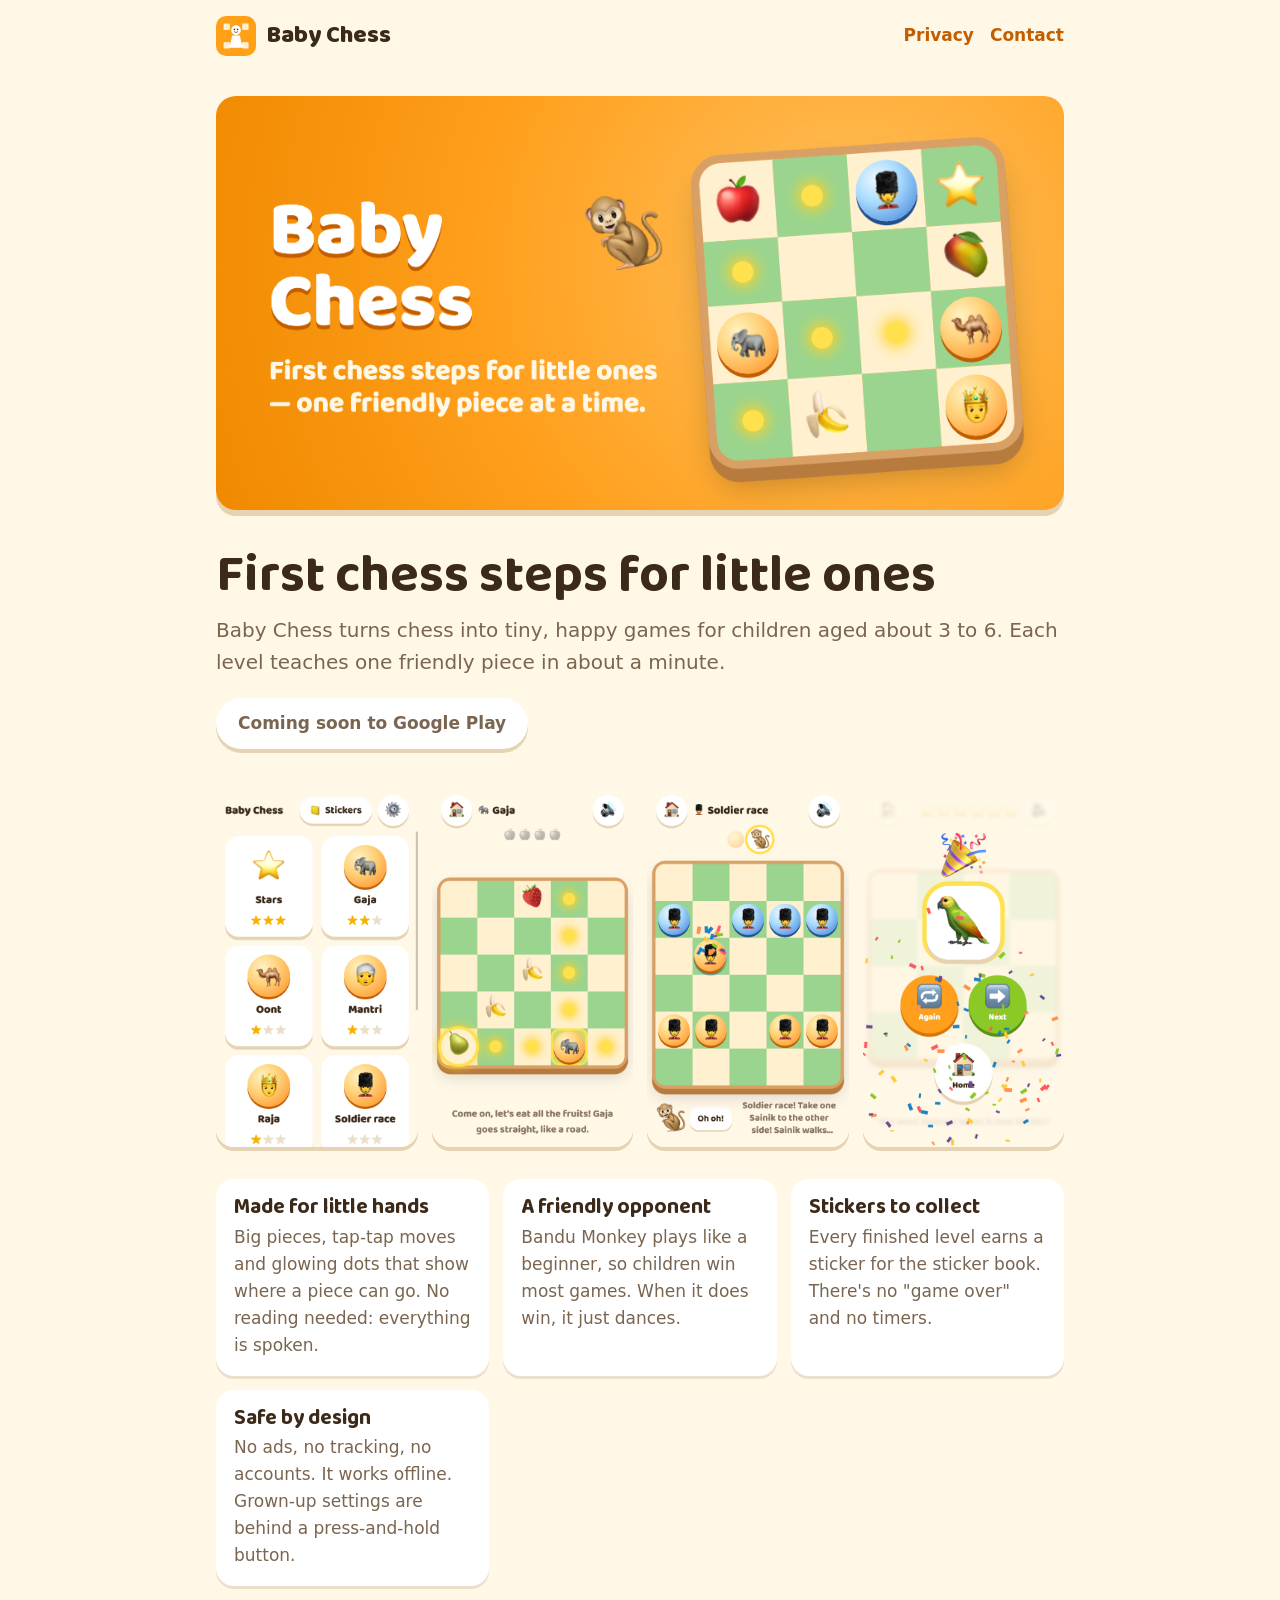
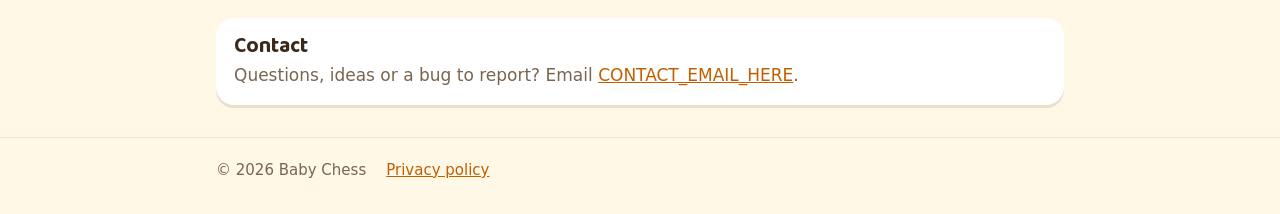
==== index.html @ d335251c "Baby Chess website: home page and privacy policy Co-Authored-By: Claude Opus 5.5 <noreply@anthropic." ====
<!doctype html>
<html lang="en">
<head>
  <meta charset="utf-8">
  <meta name="viewport" content="width=device-width, initial-scale=1">
  <title>Baby Chess</title>
  <meta name="description" content="Tiny chess games for ages 3–6: friendly pieces, glowing moves, stickers. No ads, no tracking.">
  <link rel="icon" href="img/icon.png">
  <link rel="stylesheet" href="style.css">
</head>
<body>
  <header class="top">
    <div class="wrap">
      <a class="brand" href="./"><img src="img/icon.png" alt="">Baby Chess</a>
      <nav><a href="privacy.html">Privacy</a><a href="#contact">Contact</a></nav>
    </div>
  </header>

  <main class="wrap">
    <section class="hero">
      <img class="feature" src="img/feature.png" width="1024" height="500"
           alt="Baby Chess: a friendly chess board with an elephant, a camel, a king and a cheeky monkey">
      <h1>First chess steps for little ones</h1>
      <p class="lead">Baby Chess turns chess into tiny, happy games for children aged about 3 to 6. Each level teaches one friendly piece in about a minute.</p>
      <span class="badge soon">Coming soon to Google Play</span>
    </section>

    <section class="shots" aria-label="Screenshots">
      <img src="img/2-home.png" width="540" height="960" alt="Level map with stars earned">
      <img src="img/3-gaja-level.png" width="540" height="960" alt="Gaja the elephant moving in straight lines to eat fruit">
      <img src="img/5-monkey-race.png" width="540" height="960" alt="Soldier race against Bandu Monkey">
      <img src="img/6-sticker-win.png" width="540" height="960" alt="Winning a new sticker with confetti">
    </section>

    <section class="cards">
      <div class="card"><h3>Made for little hands</h3><p>Big pieces, tap-tap moves and glowing dots that show where a piece can go. No reading needed: everything is spoken.</p></div>
      <div class="card"><h3>A friendly opponent</h3><p>Bandu Monkey plays like a beginner, so children win most games. When it does win, it just dances.</p></div>
      <div class="card"><h3>Stickers to collect</h3><p>Every finished level earns a sticker for the sticker book. There's no "game over" and no timers.</p></div>
      <div class="card"><h3>Safe by design</h3><p>No ads, no tracking, no accounts. It works offline. Grown-up settings are behind a press-and-hold button.</p></div>
    </section>

    <section id="contact" class="card" style="margin-bottom:32px">
      <h3>Contact</h3>
      <p>Questions, ideas or a bug to report? Email <a href="mailto:CONTACT_EMAIL_HERE">CONTACT_EMAIL_HERE</a>.</p>
    </section>
  </main>

  <footer>
    <div class="wrap">
      <span>© 2026 Baby Chess</span>
      <a href="privacy.html">Privacy policy</a>
    </div>
  </footer>
</body>
</html>
---- style.css ----
@font-face {
  font-family: 'Baloo 2'; font-weight: 400 800; font-display: swap;
  src: url(fonts/baloo2-latin.woff2) format('woff2');
}
:root {
  --bg: #fff8e7; --ink: #3b2a1a; --muted: #7a6550; --card: #ffffff;
  --accent: #ff9f1c; --accent-dark: #c25e00; --line: #f1e4cc;
}
* { box-sizing: border-box; }
html { -webkit-text-size-adjust: 100%; }
body {
  margin: 0; background: var(--bg); color: var(--ink);
  font: 17px/1.6 system-ui, -apple-system, 'Segoe UI', Roboto, sans-serif;
}
h1, h2, h3, .brand { font-family: 'Baloo 2', system-ui, sans-serif; line-height: 1.15; }
a { color: var(--accent-dark); }
.wrap { max-width: 880px; margin: 0 auto; padding: 0 16px; }

header.top { padding: 16px 0; }
header.top .wrap { display: flex; align-items: center; gap: 12px; }
.brand { display: flex; align-items: center; gap: 10px; font-size: 24px; font-weight: 800; text-decoration: none; color: var(--ink); }
.brand img { width: 40px; height: 40px; border-radius: 10px; }
nav { margin-left: auto; display: flex; gap: 16px; font-weight: 600; }
nav a { text-decoration: none; }

.hero { padding: 24px 0 8px; }
.hero img.feature { width: 100%; height: auto; border-radius: 20px; box-shadow: 0 6px 0 #e6d3b3; }
.hero h1 { font-size: clamp(34px, 7vw, 52px); margin: 28px 0 8px; }
.hero p.lead { font-size: 20px; color: var(--muted); margin: 0 0 20px; }
.badge {
  display: inline-block; padding: 12px 22px; border-radius: 999px; font-weight: 700;
  background: var(--accent); color: #fff; text-decoration: none; box-shadow: 0 4px 0 var(--accent-dark);
}
.badge.soon { background: #fff; color: var(--muted); box-shadow: 0 4px 0 #e6d3b3; }

.shots { display: grid; grid-template-columns: repeat(auto-fit, minmax(150px, 1fr)); gap: 14px; margin: 32px 0; }
.shots img { width: 100%; height: auto; border-radius: 18px; box-shadow: 0 4px 0 #e6d3b3; }

.cards { display: grid; grid-template-columns: repeat(auto-fit, minmax(240px, 1fr)); gap: 14px; margin: 8px 0 32px; }
.card { background: var(--card); border-radius: 18px; padding: 16px 18px; box-shadow: 0 3px 0 #eadfcb; }
.card h3 { margin: 0 0 4px; font-size: 21px; }
.card p { margin: 0; color: var(--muted); }

.doc { background: var(--card); border-radius: 20px; padding: 8px 24px 24px; margin: 16px 0 32px; box-shadow: 0 3px 0 #eadfcb; }
.doc h1 { font-size: 36px; margin: 20px 0 4px; }
.doc h2 { font-size: 24px; margin: 28px 0 6px; }
.doc .meta { color: var(--muted); margin: 0 0 16px; }
.doc .summary { background: #fff3d6; border-radius: 14px; padding: 12px 16px; }
.doc li { margin: 4px 0; }

footer { border-top: 1px solid var(--line); padding: 20px 0 32px; color: var(--muted); font-size: 15px; }
footer .wrap { display: flex; flex-wrap: wrap; gap: 8px 20px; }

@media (max-width: 520px) {
  nav { gap: 12px; font-size: 15px; }
  .brand { font-size: 20px; }
  .doc { padding: 4px 16px 16px; }
}
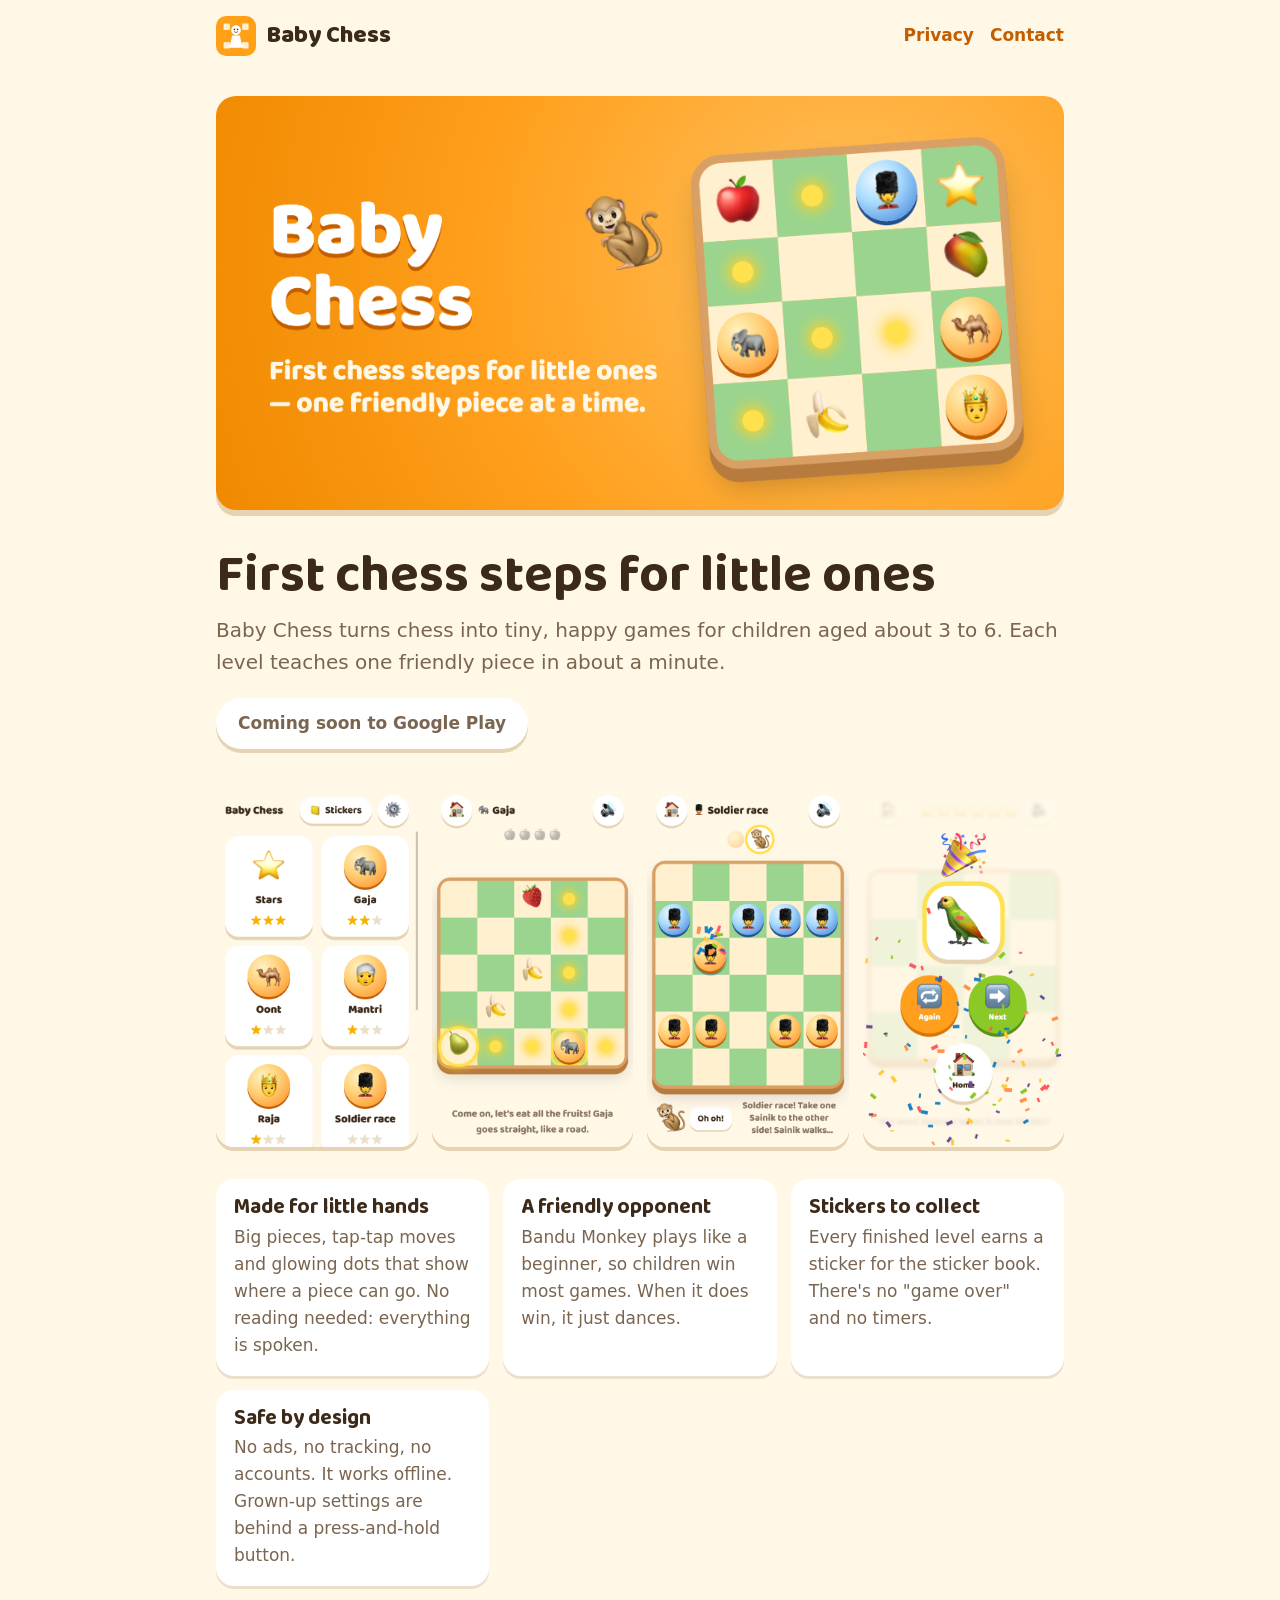
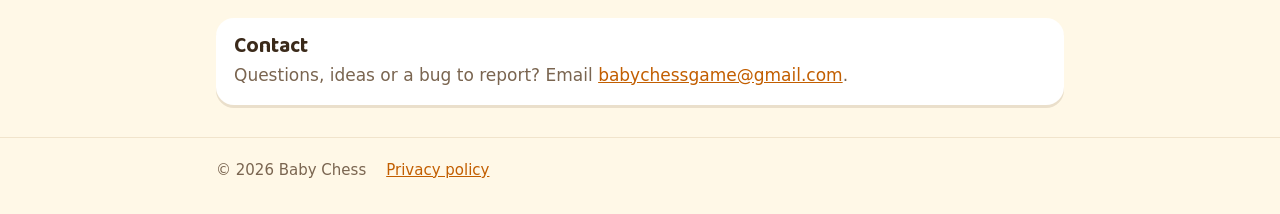
==== commit 686d35c4: "Add contact email Co-Authored-By: Claude Opus 5.5 <noreply@anthropic.com>" ====
--- a/index.html
+++ b/index.html
@@ -41,7 +41,7 @@
 
     <section id="contact" class="card" style="margin-bottom:32px">
       <h3>Contact</h3>
-      <p>Questions, ideas or a bug to report? Email <a href="mailto:CONTACT_EMAIL_HERE">CONTACT_EMAIL_HERE</a>.</p>
+      <p>Questions, ideas or a bug to report? Email <a href="mailto:babychessgame@gmail.com">babychessgame@gmail.com</a>.</p>
     </section>
   </main>
 
